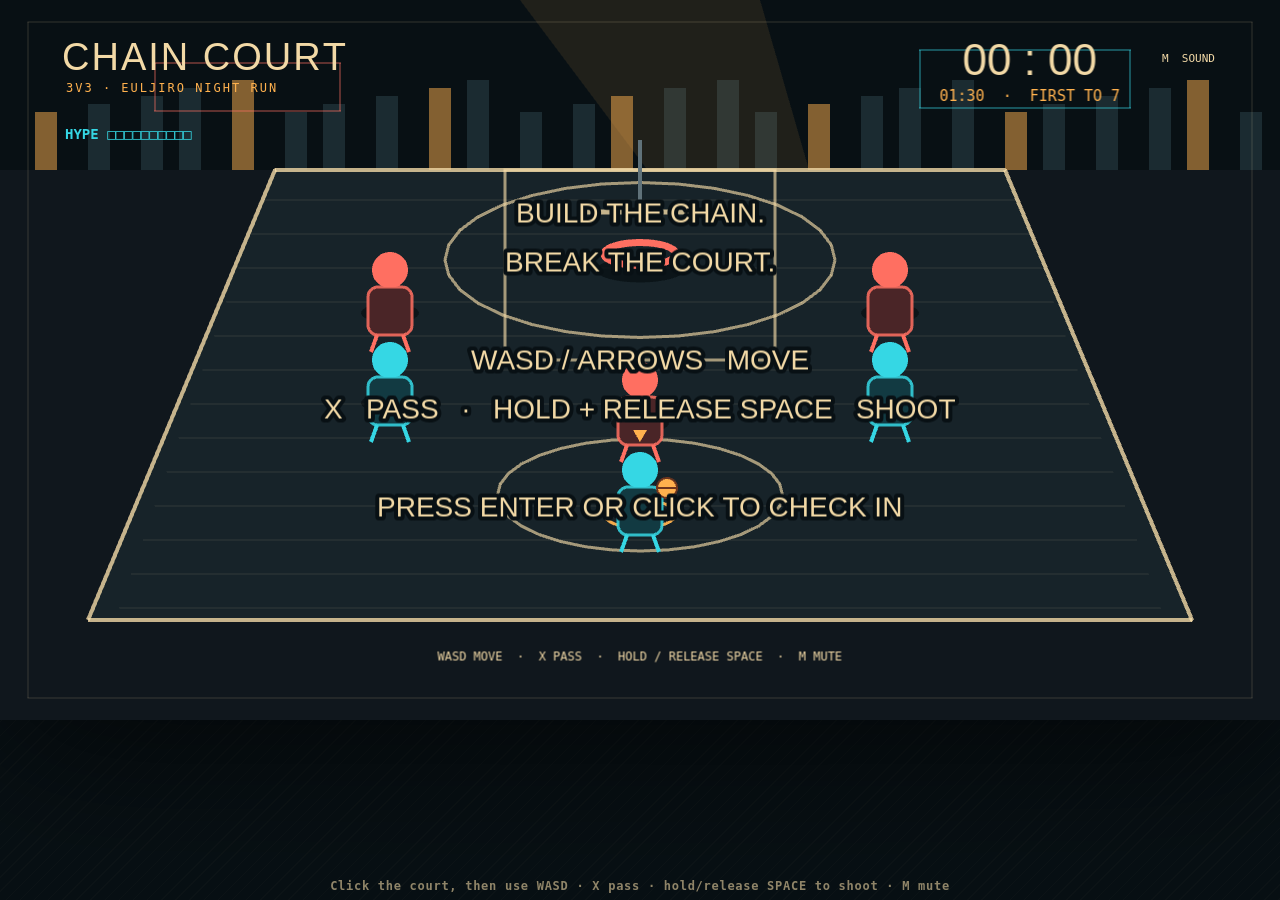
==== index.html @ cc2aa659 "deploy: Chain Court 3V3" ====
<!doctype html>
<html lang="en">
  <head>
    <meta charset="UTF-8" />
    <meta name="viewport" content="width=device-width, initial-scale=1.0" />
    <meta name="theme-color" content="#10171d" />
    <title>CHAIN COURT: 3V3</title>
    <script type="module" crossorigin src="./assets/index-Z4k9Aiyc.js"></script>
    <link rel="stylesheet" crossorigin href="./assets/index-7OJFElfP.css">
  </head>
  <body>
    <main id="app" aria-label="Chain Court 3v3 browser game">
      <div id="game"></div>
      <p class="fallback">Click the court, then use WASD · X pass · hold/release SPACE to shoot · M mute</p>
    </main>
  </body>
</html>
---- assets/index-7OJFElfP.css ----
:root{color:#f2d9a6;background:#081014;font-family:Inter,ui-sans-serif,system-ui,-apple-system,BlinkMacSystemFont,Segoe UI,sans-serif;font-synthesis:none}*{box-sizing:border-box}html,body,#app{margin:0;width:100%;min-height:100%;overflow:hidden}body{min-height:100dvh;display:grid;place-items:center;background:radial-gradient(circle at 50% 18%,rgba(255,177,78,.14),transparent 30%),repeating-linear-gradient(135deg,rgba(242,217,166,.018) 0 1px,transparent 1px 10px),#081014}main{width:min(100vw,177.78dvh);position:relative;filter:drop-shadow(0 22px 80px rgba(0,0,0,.65))}#game,#game canvas{display:block;width:100%!important;height:auto!important;aspect-ratio:16 / 9}.fallback{position:absolute;left:50%;bottom:8px;transform:translate(-50%);margin:0;white-space:nowrap;pointer-events:none;font:600 clamp(8px,1vw,12px)/1 ui-monospace,SFMono-Regular,Menlo,monospace;letter-spacing:.06em;color:#f2d9a694}@media(max-width:720px){.fallback{display:none}}@media(prefers-reduced-motion:reduce){main{filter:none}}
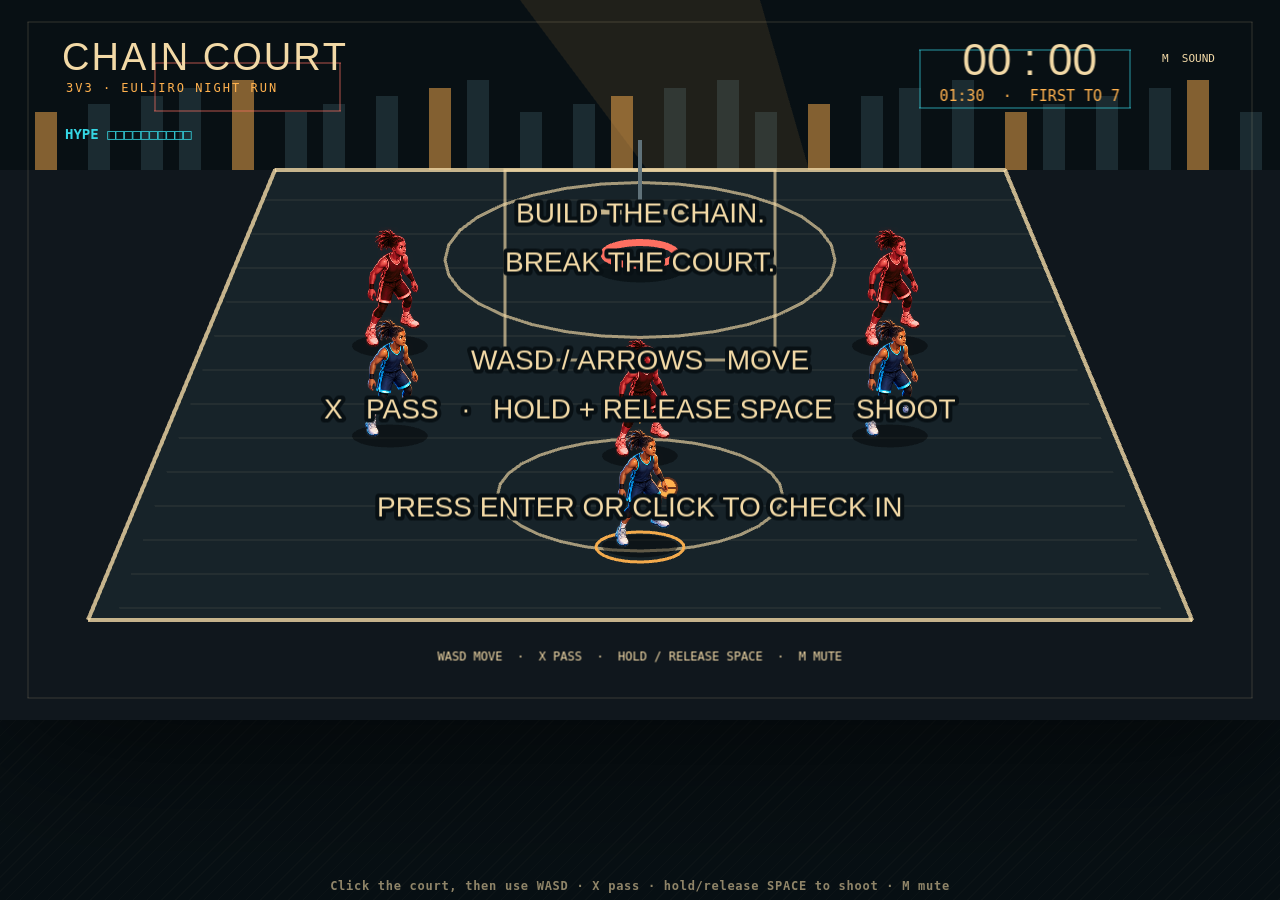
==== commit 3a2fa823: "deploy: add generated player animations" ====
--- a/index.html
+++ b/index.html
@@ -5,7 +5,7 @@
     <meta name="viewport" content="width=device-width, initial-scale=1.0" />
     <meta name="theme-color" content="#10171d" />
     <title>CHAIN COURT: 3V3</title>
-    <script type="module" crossorigin src="./assets/index-Z4k9Aiyc.js"></script>
+    <script type="module" crossorigin src="./assets/index-BJyRZ7MZ.js"></script>
     <link rel="stylesheet" crossorigin href="./assets/index-7OJFElfP.css">
   </head>
   <body>
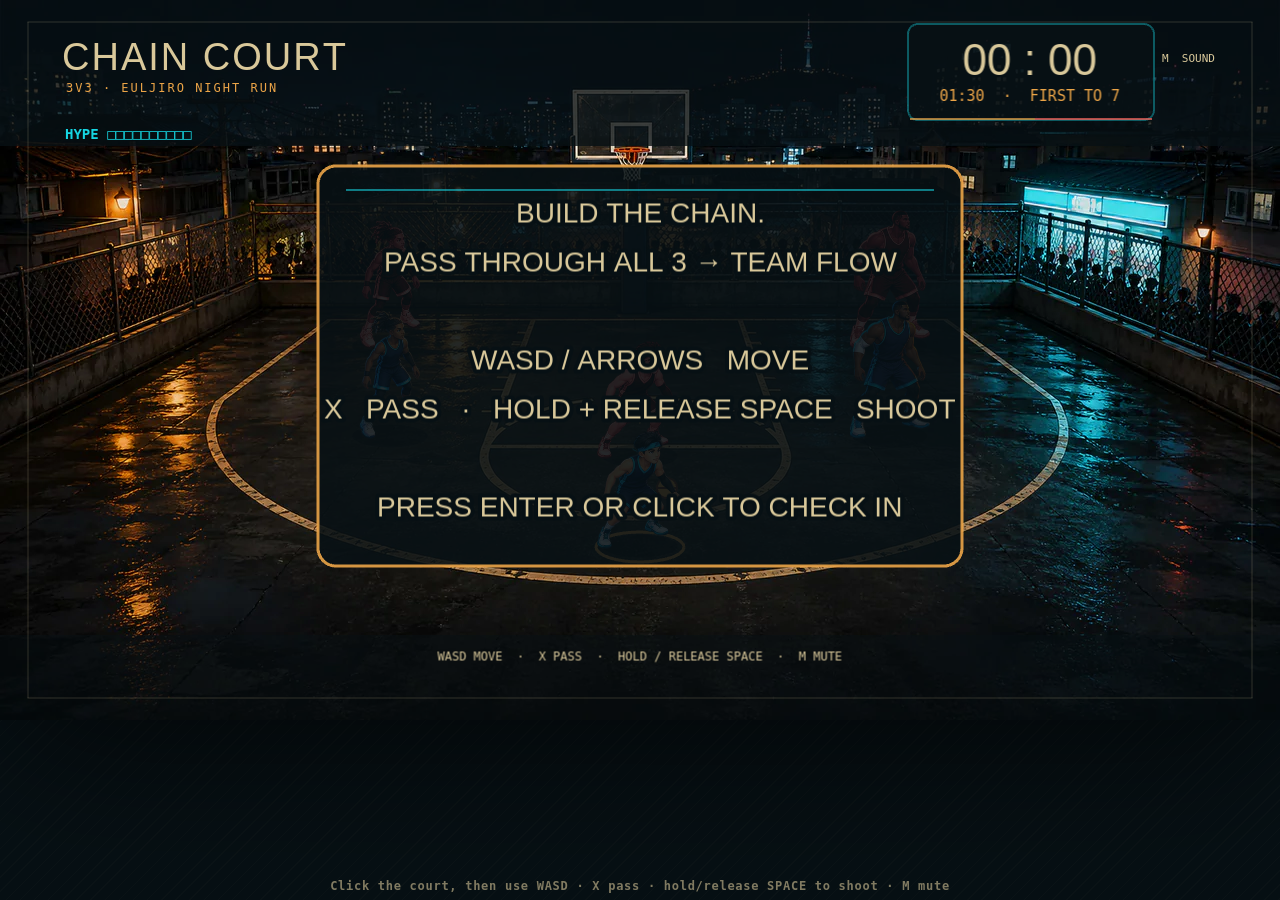
==== commit 4fca1cc0: "deploy: Seoul role art polish" ====
--- a/index.html
+++ b/index.html
@@ -5,8 +5,8 @@
     <meta name="viewport" content="width=device-width, initial-scale=1.0" />
     <meta name="theme-color" content="#10171d" />
     <title>CHAIN COURT: 3V3</title>
-    <script type="module" crossorigin src="./assets/index-BJyRZ7MZ.js"></script>
-    <link rel="stylesheet" crossorigin href="./assets/index-7OJFElfP.css">
+    <script type="module" crossorigin src="./assets/index-CJh62co7.js"></script>
+    <link rel="stylesheet" crossorigin href="./assets/index-Dr_kV46E.css">
   </head>
   <body>
     <main id="app" aria-label="Chain Court 3v3 browser game">
--- a/assets/index-Dr_kV46E.css
+++ b/assets/index-Dr_kV46E.css
@@ -0,0 +1 @@
+:root{color:#d9c89a;background:#071014;font-family:Inter,ui-sans-serif,system-ui,-apple-system,BlinkMacSystemFont,Segoe UI,sans-serif;font-synthesis:none}*{box-sizing:border-box}html,body,#app{margin:0;width:100%;min-height:100%;overflow:hidden}body{min-height:100dvh;display:grid;place-items:center;background:radial-gradient(circle at 50% 18%,rgba(235,164,71,.14),transparent 30%),repeating-linear-gradient(135deg,rgba(217,200,154,.018) 0 1px,transparent 1px 10px),#071014}main{width:min(100vw,177.78dvh);position:relative;filter:drop-shadow(0 22px 80px rgba(0,0,0,.65))}#game,#game canvas{display:block;width:100%!important;height:auto!important;aspect-ratio:16 / 9}.fallback{position:absolute;left:50%;bottom:8px;transform:translate(-50%);margin:0;white-space:nowrap;pointer-events:none;font:600 clamp(8px,1vw,12px)/1 ui-monospace,SFMono-Regular,Menlo,monospace;letter-spacing:.06em;color:#d9c89a94}@media(max-width:720px){.fallback{display:none}}@media(prefers-reduced-motion:reduce){main{filter:none}}
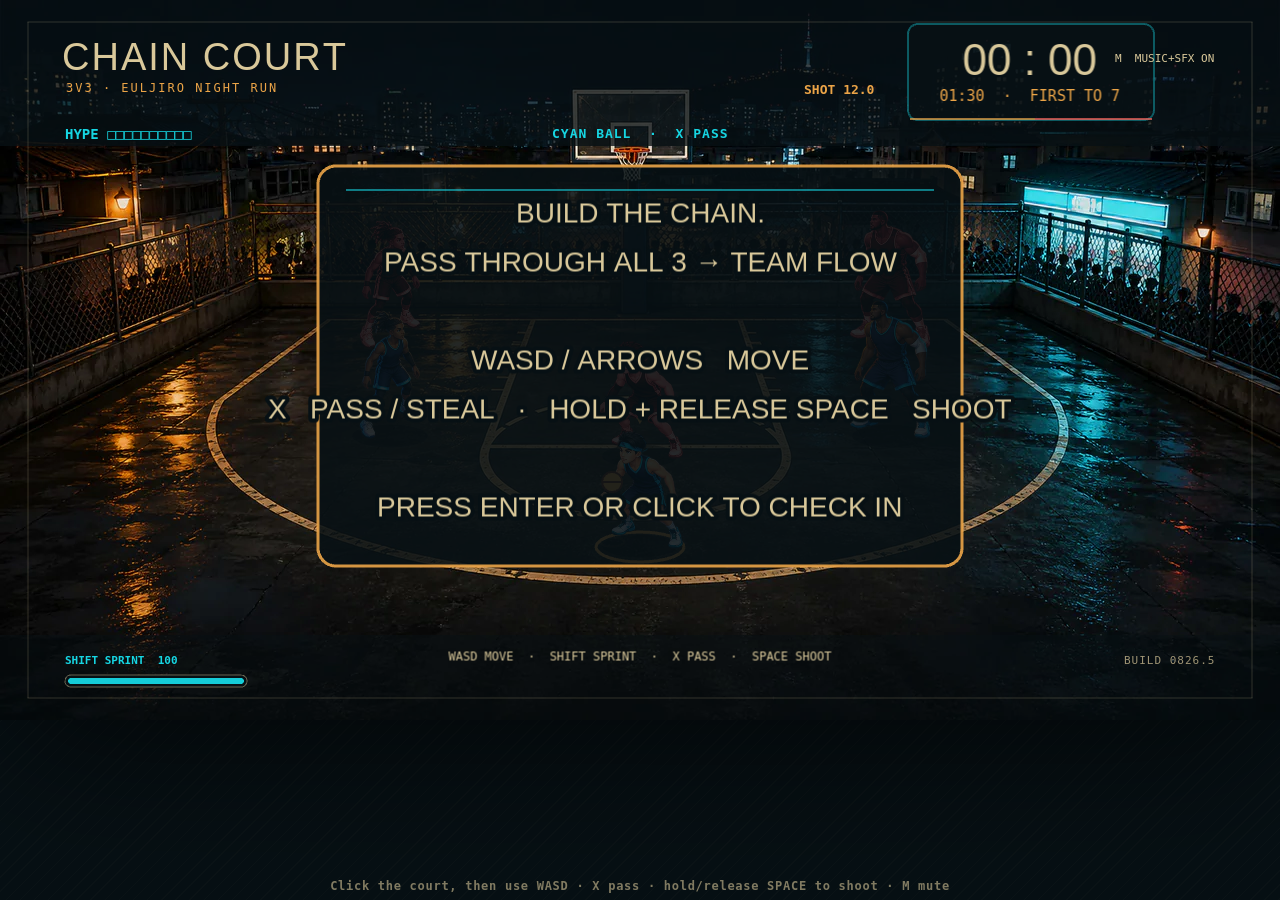
==== commit 240b0e89: "deploy: enforce v5 check-ball restart" ====
--- a/index.html
+++ b/index.html
@@ -5,7 +5,7 @@
     <meta name="viewport" content="width=device-width, initial-scale=1.0" />
     <meta name="theme-color" content="#10171d" />
     <title>CHAIN COURT: 3V3</title>
-    <script type="module" crossorigin src="./assets/index-CJh62co7.js"></script>
+    <script type="module" crossorigin src="./assets/index-BKoHv6Ca.js"></script>
     <link rel="stylesheet" crossorigin href="./assets/index-Dr_kV46E.css">
   </head>
   <body>
